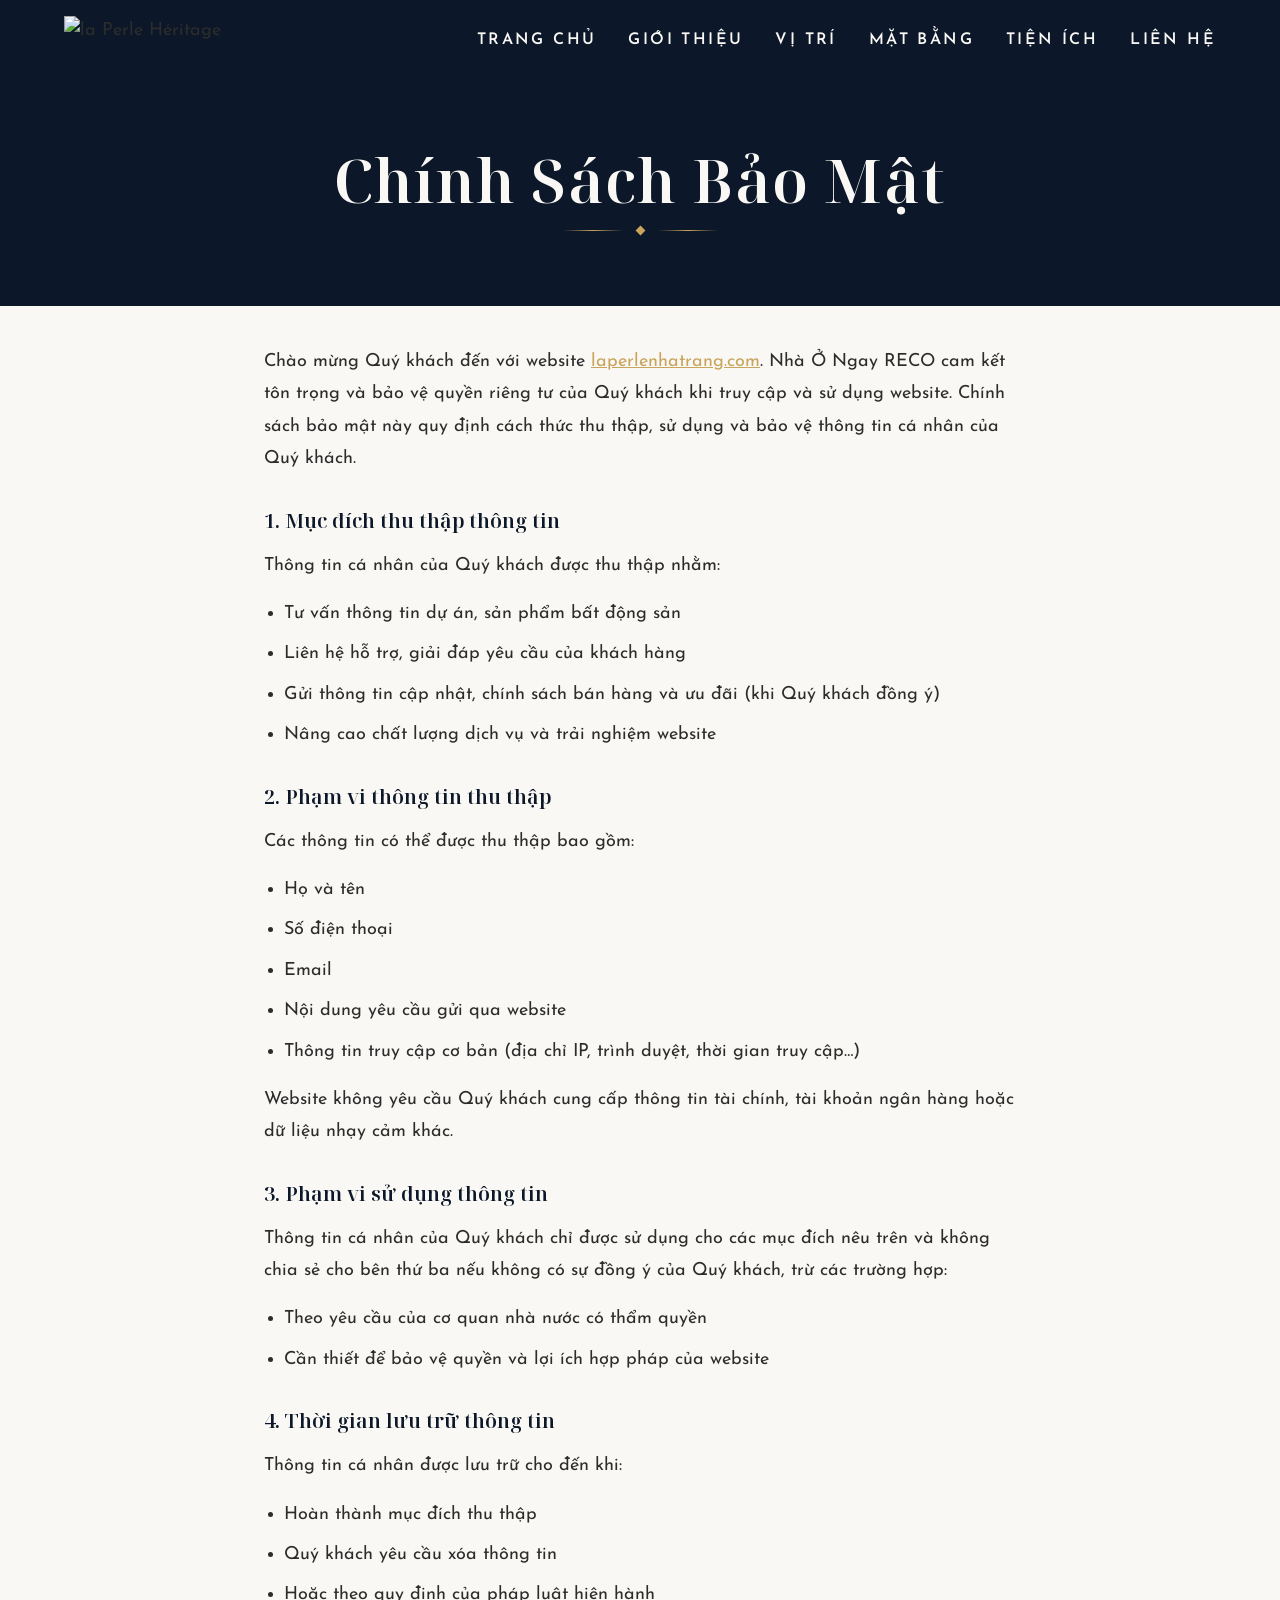
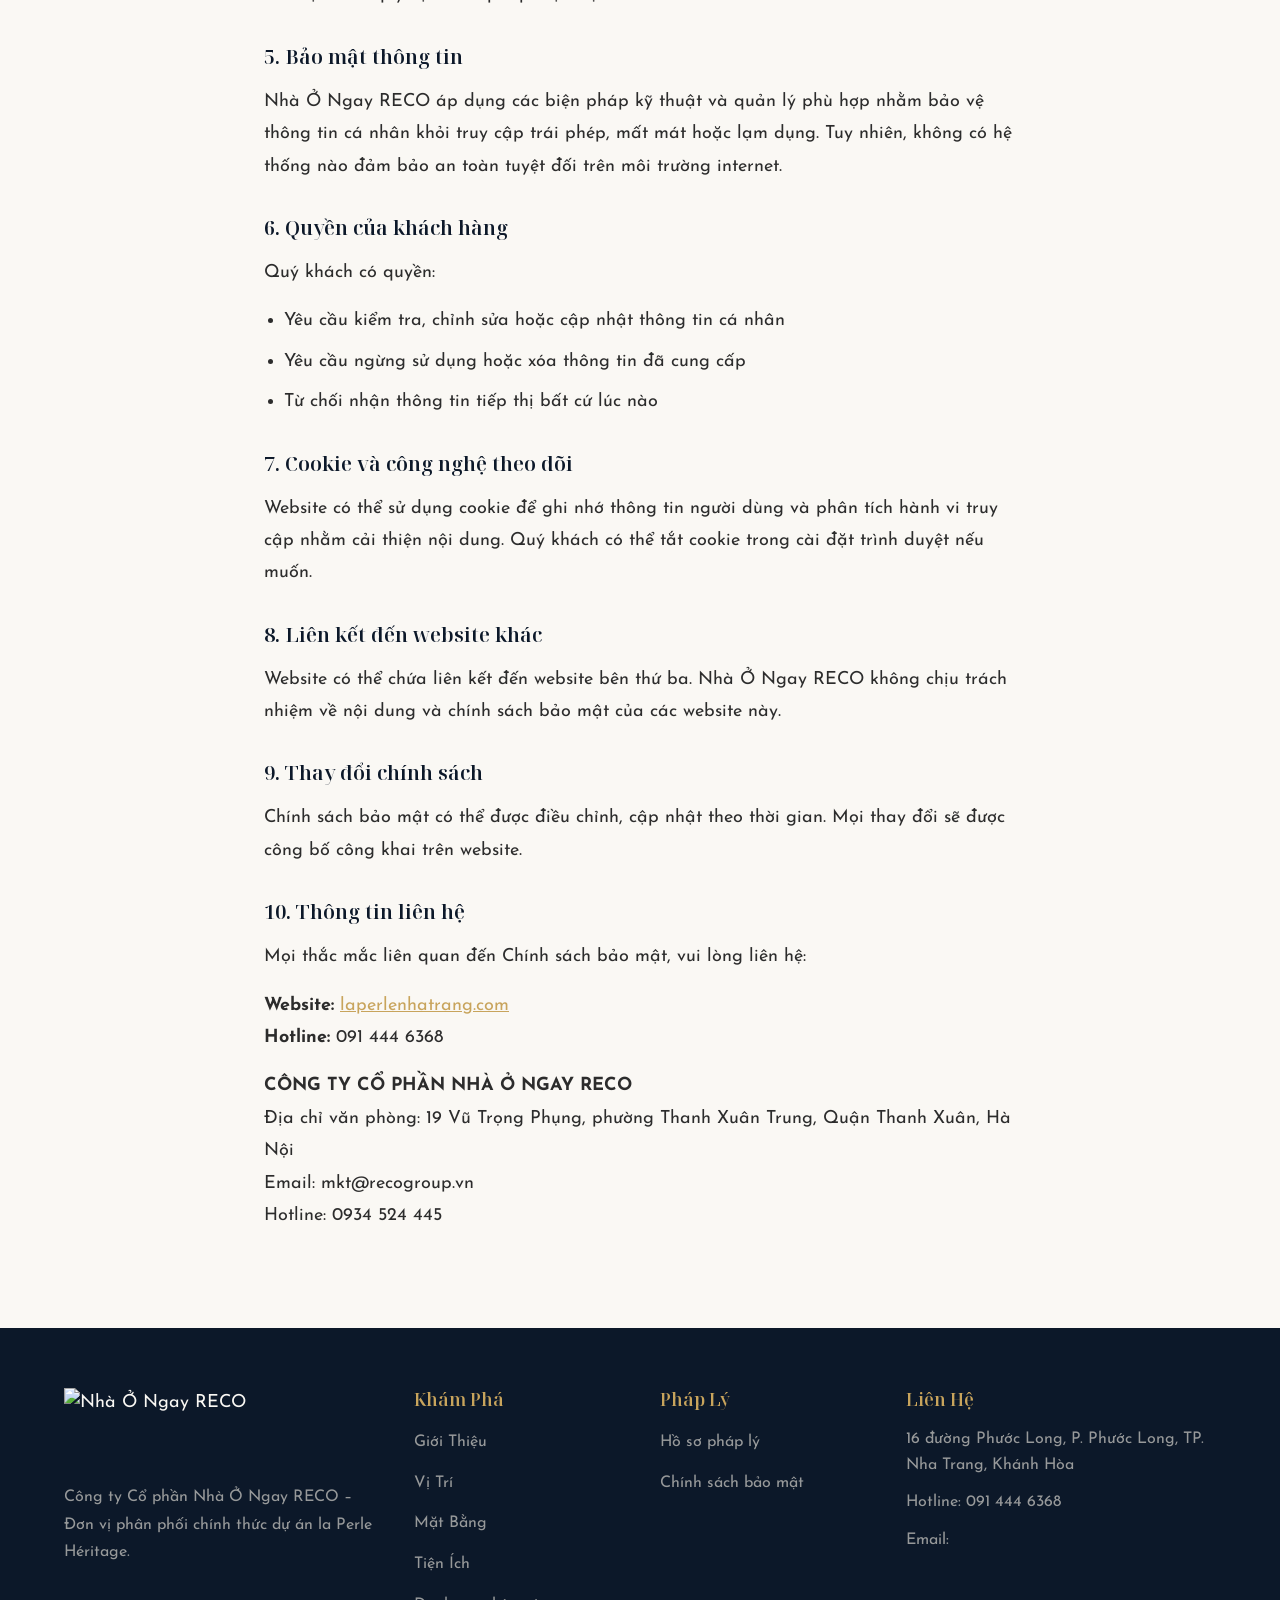
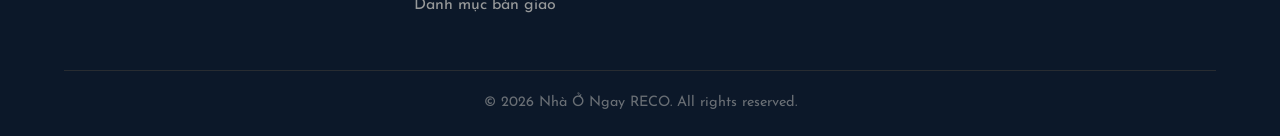
==== website/chinh-sach-bao-mat.html @ 23fe2b94 "First Commit" ====
<!DOCTYPE html>
<html lang="vi">

<head>
    <meta charset="UTF-8">
    <meta name="viewport" content="width=device-width, initial-scale=1.0">
    <title>Chính Sách Bảo Mật | la Perle Héritage</title>
    <meta name="description" content="Chính sách bảo mật của la Perle Héritage - Nhà Ở Ngay RECO">
    <link
        href="https://fonts.googleapis.com/css2?family=Josefin+Sans:ital,wght@0,100..700;1,100..700&family=Noto+Serif+Display:ital,wght@0,100..900;1,100..900&display=swap"
        rel="stylesheet">
    <link rel="stylesheet" href="css/style.css">
    <link rel="stylesheet" href="css/policy.css">
</head>

<body>

    <!-- HEADER -->
    <header class="header">
        <div class="container">
            <a href="index.html" class="header-logo"><img src="img/logo-du-an-Sailing-Nha-Trang.png"
                    alt="la Perle Héritage"></a>
            <button class="menu-toggle" aria-label="Menu"><span></span><span></span><span></span></button>
            <nav>
                <ul class="nav-list">
                    <li><a href="index.html" class="nav-link">Trang Chủ</a></li>
                    <li><a href="gioi-thieu.html" class="nav-link">Giới Thiệu</a></li>
                    <li><a href="vi-tri.html" class="nav-link">Vị Trí</a></li>
                    <li><a href="mat-bang.html" class="nav-link">Mặt Bằng</a></li>
                    <li><a href="tien-ich.html" class="nav-link">Tiện Ích</a></li>
                    <li><a href="lien-he.html" class="nav-link">Liên Hệ</a></li>
                </ul>
            </nav>
        </div>
    </header>

    <!-- PAGE HEADER -->
    <section class="page-header">
        <div class="container">
            <h1 class="section-title">Chính Sách <span>Bảo Mật</span></h1>
            <div class="ornament"><span class="ornament-diamond"></span></div>
        </div>
    </section>

    <!-- CONTENT -->
    <section class="section">
        <div class="container">
            <div class="policy-content">
                <p>Chào mừng Quý khách đến với website <a href="https://laperlenhatrang.com/">laperlenhatrang.com</a>.
                    Nhà Ở Ngay RECO cam kết tôn
                    trọng và bảo vệ quyền riêng tư của Quý khách khi truy cập và sử dụng website. Chính sách bảo mật này
                    quy định cách thức thu thập, sử dụng và bảo vệ thông tin cá nhân của Quý khách.</p>

                <h3>1. Mục đích thu thập thông tin</h3>
                <p>Thông tin cá nhân của Quý khách được thu thập nhằm:</p>
                <ul>
                    <li>Tư vấn thông tin dự án, sản phẩm bất động sản</li>
                    <li>Liên hệ hỗ trợ, giải đáp yêu cầu của khách hàng</li>
                    <li>Gửi thông tin cập nhật, chính sách bán hàng và ưu đãi (khi Quý khách đồng ý)</li>
                    <li>Nâng cao chất lượng dịch vụ và trải nghiệm website</li>
                </ul>

                <h3>2. Phạm vi thông tin thu thập</h3>
                <p>Các thông tin có thể được thu thập bao gồm:</p>
                <ul>
                    <li>Họ và tên</li>
                    <li>Số điện thoại</li>
                    <li>Email</li>
                    <li>Nội dung yêu cầu gửi qua website</li>
                    <li>Thông tin truy cập cơ bản (địa chỉ IP, trình duyệt, thời gian truy cập…)</li>
                </ul>
                <p>Website không yêu cầu Quý khách cung cấp thông tin tài chính, tài khoản ngân hàng hoặc dữ liệu nhạy
                    cảm khác.</p>

                <h3>3. Phạm vi sử dụng thông tin</h3>
                <p>Thông tin cá nhân của Quý khách chỉ được sử dụng cho các mục đích nêu trên và không chia sẻ cho bên
                    thứ ba nếu không có sự đồng ý của Quý khách, trừ các trường hợp:</p>
                <ul>
                    <li>Theo yêu cầu của cơ quan nhà nước có thẩm quyền</li>
                    <li>Cần thiết để bảo vệ quyền và lợi ích hợp pháp của website</li>
                </ul>

                <h3>4. Thời gian lưu trữ thông tin</h3>
                <p>Thông tin cá nhân được lưu trữ cho đến khi:</p>
                <ul>
                    <li>Hoàn thành mục đích thu thập</li>
                    <li>Quý khách yêu cầu xóa thông tin</li>
                    <li>Hoặc theo quy định của pháp luật hiện hành</li>
                </ul>

                <h3>5. Bảo mật thông tin</h3>
                <p>Nhà Ở Ngay RECO áp dụng các biện pháp kỹ thuật và quản lý phù hợp nhằm bảo vệ thông tin cá nhân khỏi
                    truy cập trái phép, mất mát hoặc lạm dụng. Tuy nhiên, không có hệ thống nào đảm bảo an toàn tuyệt
                    đối trên môi trường internet.</p>

                <h3>6. Quyền của khách hàng</h3>
                <p>Quý khách có quyền:</p>
                <ul>
                    <li>Yêu cầu kiểm tra, chỉnh sửa hoặc cập nhật thông tin cá nhân</li>
                    <li>Yêu cầu ngừng sử dụng hoặc xóa thông tin đã cung cấp</li>
                    <li>Từ chối nhận thông tin tiếp thị bất cứ lúc nào</li>
                </ul>

                <h3>7. Cookie và công nghệ theo dõi</h3>
                <p>Website có thể sử dụng cookie để ghi nhớ thông tin người dùng và phân tích hành vi truy cập nhằm cải
                    thiện nội dung. Quý khách có thể tắt cookie trong cài đặt trình duyệt nếu muốn.</p>

                <h3>8. Liên kết đến website khác</h3>
                <p>Website có thể chứa liên kết đến website bên thứ ba. Nhà Ở Ngay RECO không chịu trách nhiệm về nội
                    dung và chính sách bảo mật của các website này.</p>

                <h3>9. Thay đổi chính sách</h3>
                <p>Chính sách bảo mật có thể được điều chỉnh, cập nhật theo thời gian. Mọi thay đổi sẽ được công bố công
                    khai trên website.</p>

                <h3>10. Thông tin liên hệ</h3>
                <p>Mọi thắc mắc liên quan đến Chính sách bảo mật, vui lòng liên hệ:</p>
                <p>
                    <strong>Website:</strong> <a href="https://laperlenhatrang.com/">laperlenhatrang.com</a><br>
                    <!-- <strong>Email:</strong> thesailingnhatrang@gmail.com<br> -->
                    <strong>Hotline:</strong> 091 444 6368
                </p>
                <p>
                    <strong>CÔNG TY CỔ PHẦN NHÀ Ở NGAY RECO</strong><br>
                    Địa chỉ văn phòng: 19 Vũ Trọng Phụng, phường Thanh Xuân Trung, Quận Thanh Xuân, Hà Nội<br>
                    Email: mkt@recogroup.vn<br>
                    Hotline: 0934 524 445
                </p>
            </div>
        </div>
    </section>

    <!-- FOOTER -->
    <footer class="footer">
        <div class="container">
            <div class="footer-grid">
                <div>
                    <img src="img/logo-non-white.png" alt="Nhà Ở Ngay RECO" class="footer-logo">
                    <p>Công ty Cổ phần Nhà Ở Ngay RECO – Đơn vị phân phối chính thức dự án la Perle Héritage.</p>
                </div>
                <div>
                    <h4>Khám Phá</h4>
                    <ul class="footer-links">
                        <li><a href="gioi-thieu.html">Giới Thiệu</a></li>
                        <li><a href="vi-tri.html">Vị Trí</a></li>
                        <li><a href="mat-bang.html">Mặt Bằng</a></li>
                        <li><a href="tien-ich.html">Tiện Ích</a></li>
                        <li><a href="danh-muc-ban-giao.html">Danh mục bàn giao</a></li>
                    </ul>
                </div>
                <div>
                    <h4>Pháp Lý</h4>
                    <ul class="footer-links">
                        <li><a href="ho-so-phap-ly.html">Hồ sơ pháp lý</a></li>
                        <li><a href="chinh-sach-bao-mat.html">Chính sách bảo mật</a></li>
                    </ul>
                </div>
                <div>
                    <h4>Liên Hệ</h4>
                    <ul class="footer-contact">
                        <li>16 đường Phước Long, P. Phước Long, TP. Nha Trang, Khánh Hòa</li>
                        <li>Hotline: <a href="tel:0914446368">091 444 6368</a></li>
                        <li>Email: </li>
                    </ul>
                </div>
            </div>
            <div class="footer-bottom">&copy; 2026 Nhà Ở Ngay RECO. All rights reserved.</div>
        </div>
    </footer>

    <script src="js/main.js"></script>
</body>

</html>
---- website/css/style.css ----
/* ========== DESIGN TOKENS (BASE VARIABLES) ========== */
:root {
  --midnight: #0c1829;
  --navy: #162240;
  --navy-light: #1d2d50;
  --gold: #c8a45c;
  --gold-light: #d4b87a;
  --gold-dark: #a68940;
  --ivory: #f5f0e6;
  --cream: #ede8dd;
  --pearl: #faf8f4;
  --white: #ffffff;
  --text: #2c2c2c;
  --text-muted: #6b6b6b;
  --text-light: #f5f0e6;
  --font-heading: 'Noto Serif Display', serif;
  --font-body: 'Josefin Sans', sans-serif;
  --container: 1200px;
  --section-py: 100px;
  --header-h: 80px;
  --ease: cubic-bezier(.25, .46, .45, .94);
  --shadow: 0 4px 30px rgba(0, 0, 0, .08);
  --shadow-hover: 0 8px 40px rgba(0, 0, 0, .15);
}

.text-center {
  text-align: center !important;
}

.d-block {
  display: block !important;
}

/* ========== LIGHTBOX DÙNG CHUNG ========== */
.custom-lightbox {
  position: fixed !important;
  inset: 0 !important;
  background: rgba(12, 24, 41, .95) !important;
  z-index: 2000 !important;
  display: none !important;
  align-items: center !important;
  justify-content: center !important;
  flex-direction: column !important;
  backdrop-filter: blur(10px) !important;
}

.custom-lightbox.active {
  display: flex !important;
}

.custom-lightbox-close {
  position: absolute !important;
  top: 20px !important;
  right: 24px !important;
  color: var(--pearl) !important;
  font-size: 2rem !important;
  cursor: pointer !important;
  transition: color .3s !important;
  z-index: 2001 !important;
}

.custom-lightbox-close:hover {
  color: var(--gold) !important;
}

.custom-lightbox>img {
  max-width: 90vw !important;
  max-height: calc(100vh - 160px) !important;
  object-fit: contain !important;
  border-radius: 4px !important;
  margin-bottom: 80px !important;
}

.custom-lightbox-thumbnails {
  position: absolute !important;
  bottom: 24px !important;
  left: 50% !important;
  transform: translateX(-50%) !important;
  display: flex !important;
  gap: 12px !important;
  max-width: 90vw !important;
  overflow-x: auto !important;
  padding: 8px !important;
  z-index: 2001 !important;
  background: rgba(12, 24, 41, .4) !important;
  border-radius: 8px !important;
  backdrop-filter: blur(5px) !important;
}

.custom-lightbox-thumb {
  width: 70px !important;
  height: 40px !important;
  object-fit: cover !important;
  border-radius: 4px !important;
  cursor: pointer !important;
  opacity: 0.5 !important;
  transition: all 0.3s !important;
  border: 2px solid transparent !important;
}

.custom-lightbox-thumb.active,
.custom-lightbox-thumb:hover {
  opacity: 1 !important;
  border-color: var(--gold) !important;
}

.custom-lightbox-nav {
  position: absolute !important;
  top: 50% !important;
  transform: translateY(-50%) !important;
  width: 48px !important;
  height: 48px !important;
  background: rgba(200, 164, 92, .2) !important;
  color: var(--pearl) !important;
  border-radius: 50% !important;
  display: flex !important;
  align-items: center !important;
  justify-content: center !important;
  cursor: pointer !important;
  transition: all .3s !important;
}

.custom-lightbox-nav:hover {
  background: var(--gold) !important;
  color: var(--white) !important;
}

.custom-lightbox-nav.prev {
  left: 20px !important;
}

.custom-lightbox-nav.next {
  right: 20px !important;
}

.custom-lightbox-counter {
  position: absolute !important;
  top: 24px !important;
  left: 24px !important;
  color: var(--pearl) !important;
  font-family: var(--font-body) !important;
  font-size: 1rem !important;
  font-weight: 600 !important;
  letter-spacing: .1em !important;
  background: rgba(12, 24, 41, .6) !important;
  padding: 6px 16px !important;
  border-radius: 20px !important;
  border: 1px solid rgba(200, 164, 92, .3) !important;
  z-index: 2001 !important;
}
---- website/css/policy.css ----
/* ==========================================================
   POLICY.CSS — CSS chung cho các trang Văn bản / Chính sách
   (Chính sách bảo mật, Hồ sơ pháp lý, Danh mục bàn giao)
   ========================================================== */

/* ========== 1. RESET & BASE ========== */
*,
*::before,
*::after {
  box-sizing: border-box;
  margin: 0;
  padding: 0
}

html {
  scroll-behavior: smooth;
  font-size: 16px
}

body,
#wrapper,
#main {
  font-family: var(--font-body) !important;
  font-size: 1.125rem !important;
  line-height: 1.7 !important;
  color: var(--text) !important;
  background: var(--pearl) !important;
  -webkit-font-smoothing: antialiased
}

img {
  max-width: 100%;
  height: auto;
  display: block
}

a {
  text-decoration: none;
  color: inherit;
  transition: color .3s
}

ul,
ol {
  list-style: none
}

button {
  cursor: pointer;
  border: none;
  background: none;
  font-family: inherit
}

input,
select,
textarea {
  font-family: inherit;
  font-size: inherit
}

.container {
  max-width: var(--container);
  margin: 0 auto;
  padding: 0 24px
}

.absolute-footer {
  display: none !important
}

/* ========== 2. TYPOGRAPHY ========== */
h1,
h2,
h3,
h4,
h5 {
  font-family: var(--font-heading) !important;
  font-weight: 600 !important;
  line-height: 1.3 !important;
  color: var(--midnight) !important
}

h1 {
  display: block !important;
  font-size: clamp(2.2rem, 5vw, 3.8rem) !important;
  letter-spacing: .02em !important
}

h2 {
  display: block !important;
  font-size: clamp(1.8rem, 3.5vw, 2.8rem) !important;
  letter-spacing: .02em !important
}

h3 {
  display: block !important;
  font-size: clamp(1.3rem, 2.5vw, 1.8rem) !important
}

h4 {
  display: block !important;
  font-size: 1.25rem !important
}

.ornament {
  display: flex !important;
  align-items: center !important;
  justify-content: center !important;
  gap: 14px !important;
  margin: 0 auto 32px !important
}

.ornament::before,
.ornament::after {
  content: '' !important;
  height: 1px !important;
  width: 60px !important;
  background: linear-gradient(90deg, transparent, var(--gold), transparent) !important
}

.ornament-diamond {
  width: 7px !important;
  height: 7px !important;
  background: var(--gold) !important;
  transform: rotate(45deg) !important;
  flex-shrink: 0 !important
}

/* ========== 3. HEADER ========== */
.header {
  display: block !important;
  position: fixed !important;
  top: 0 !important;
  left: 0 !important;
  width: 100% !important;
  z-index: 1000 !important;
  padding: 0 0 !important;
  transition: all .4s var(--ease) !important;
  background: transparent !important
}

.header.scrolled {
  background: rgba(12, 24, 41, .97) !important;
  backdrop-filter: blur(10px) !important;
  box-shadow: 0 2px 20px rgba(0, 0, 0, .2) !important
}

.header .container {
  display: flex !important;
  align-items: center !important;
  justify-content: space-between !important;
  height: var(--header-h) !important
}

.header-logo img {
  height: 48px !important;
  transition: height .3s !important
}

.header.scrolled .header-logo img {
  height: 40px !important
}

.nav-list {
  display: flex !important;
  gap: 32px !important;
  align-items: center !important
}

.nav-link {
  font-family: var(--font-body) !important;
  font-size: 1rem !important;
  font-weight: 600 !important;
  letter-spacing: .15em !important;
  text-transform: uppercase !important;
  color: var(--pearl) !important;
  padding: 8px 0 !important;
  position: relative !important;
  transition: color .3s !important
}

.nav-link::after {
  content: '';
  position: absolute;
  bottom: 0;
  left: 50%;
  width: 0;
  height: 1px;
  background: var(--gold);
  transition: all .4s var(--ease);
  transform: translateX(-50%)
}

.nav-link:hover,
.nav-link.active {
  color: var(--gold) !important
}

.nav-link:hover::after,
.nav-link.active::after {
  width: 100%
}

.menu-toggle {
  display: none;
  flex-direction: column;
  gap: 5px;
  padding: 8px;
  z-index: 1001
}

.menu-toggle span {
  display: block;
  width: 24px;
  height: 2px;
  background: var(--pearl);
  transition: all .3s
}

.menu-toggle.active span:nth-child(1) {
  transform: rotate(45deg) translate(5px, 5px)
}

.menu-toggle.active span:nth-child(2) {
  opacity: 0
}

.menu-toggle.active span:nth-child(3) {
  transform: rotate(-45deg) translate(5px, -5px)
}

/* ========== 4. PAGE HEADER & CONTENT ========== */
.page-header {
  padding: 140px 24px 40px !important;
  background: var(--midnight) !important;
  color: var(--pearl) !important;
  text-align: center !important;
}

.page-header h1 {
  color: var(--pearl) !important;
  margin-bottom: 8px !important;
}

.policy-content {
  padding: 40px 24px 80px !important;
  max-width: 800px !important;
  margin: 0 auto !important;
  line-height: 1.8 !important;
  color: var(--text) !important;
}

.policy-content h3 {
  color: var(--midnight) !important;
  margin-top: 32px !important;
  margin-bottom: 16px !important;
  font-size: 1.25rem !important;
  font-weight: 600 !important;
}

.policy-content ul {
  margin-bottom: 16px !important;
  padding-left: 20px !important;
  list-style-type: disc !important;
}

.policy-content li {
  margin-bottom: 8px !important;
}

.policy-content p {
  margin-bottom: 16px !important;
}

.policy-content a {
  color: var(--gold) !important;
  text-decoration: underline !important;
}

/* ========== 5. FOOTER ========== */
.footer {
  background: var(--midnight) !important;
  color: var(--pearl) !important;
  padding: 60px 0 0 !important
}

.footer-grid {
  display: grid !important;
  grid-template-columns: 1.5fr 1fr 1fr 1.5fr !important;
  gap: 40px !important;
  padding-bottom: 40px !important;
  border-bottom: 1px solid rgba(200, 164, 92, .15) !important
}

.footer-logo {
  height: 80px !important;
  margin: 0 auto 16px auto !important;
  display: block !important
}

.footer p {
  color: rgba(245, 240, 230, .6) !important;
  font-size: 1rem !important;
  line-height: 1.7 !important
}

.footer h4 {
  font-family: var(--font-heading) !important;
  font-size: 1.1rem !important;
  color: var(--gold) !important;
  margin-bottom: 16px !important
}

.footer-links li {
  margin-bottom: 10px !important
}

.footer-links a,
.footer-contact a {
  color: rgba(245, 240, 230, .6) !important;
  transition: color .3s !important;
  font-size: 1rem !important
}

.footer-links a:hover,
.footer-contact a:hover {
  color: var(--gold) !important
}

.footer-contact li {
  color: rgba(245, 240, 230, .6) !important;
  margin-bottom: 12px !important;
  font-size: 1rem !important;
  line-height: 1.6 !important
}

.footer-bottom {
  text-align: center !important;
  padding: 20px 0 !important;
  color: rgba(245, 240, 230, .4) !important;
  font-size: .9rem !important
}

/* ========== 6. RESPONSIVE ========== */
@media(max-width:1024px) {
  .footer-grid {
    grid-template-columns: 1fr 1fr !important
  }
}

@media(max-width:768px) {
  :root {
    --header-h: 64px
  }

  .nav-list {
    position: fixed !important;
    top: 0 !important;
    right: -100% !important;
    width: 280px !important;
    height: 100vh !important;
    background: var(--midnight) !important;
    flex-direction: column !important;
    padding: 100px 32px 40px !important;
    gap: 0 !important;
    transition: right .4s var(--ease) !important;
    box-shadow: -4px 0 30px rgba(0, 0, 0, .3) !important
  }

  .nav-list.open {
    right: 0 !important
  }

  .nav-link {
    padding: 16px 0 !important;
    border-bottom: 1px solid rgba(200, 164, 92, .1) !important;
    width: 100% !important;
    display: block !important
  }

  .menu-toggle {
    display: flex !important
  }

  .footer-grid {
    grid-template-columns: 1fr !important
  }
}
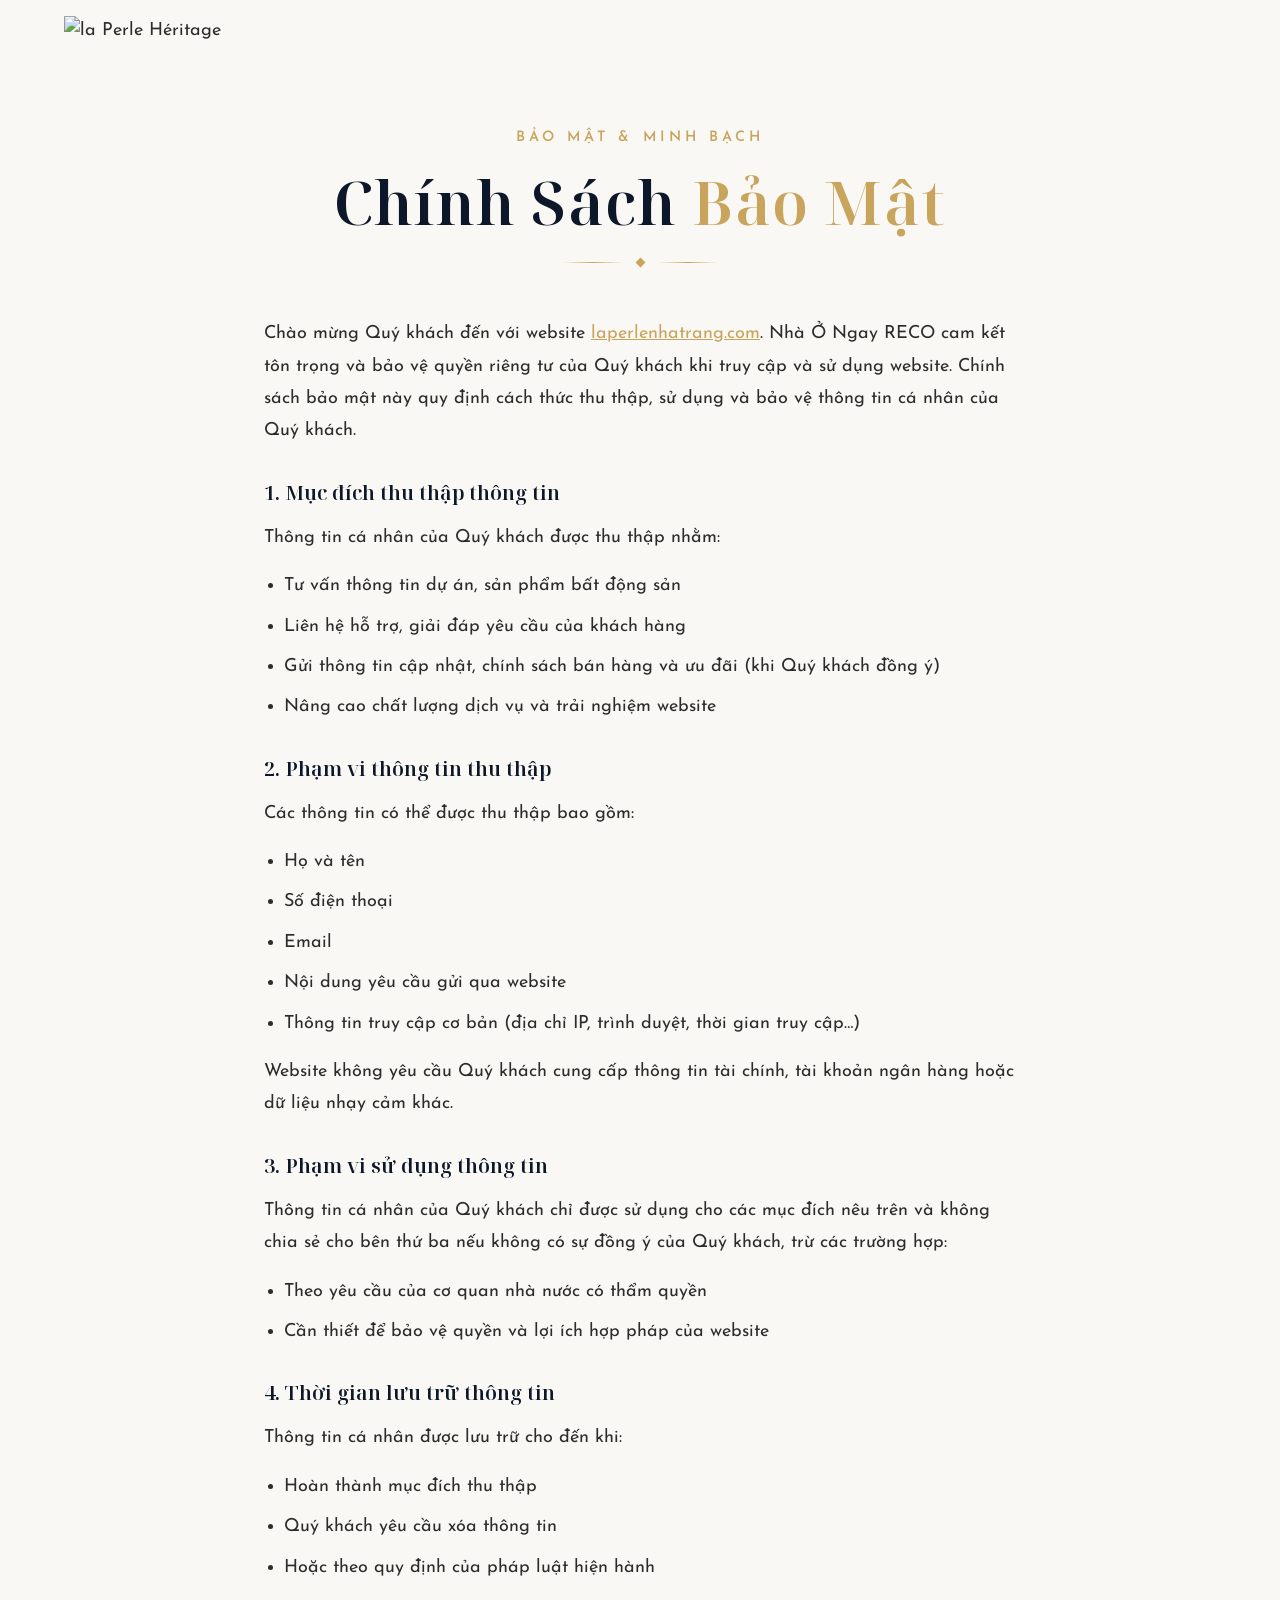
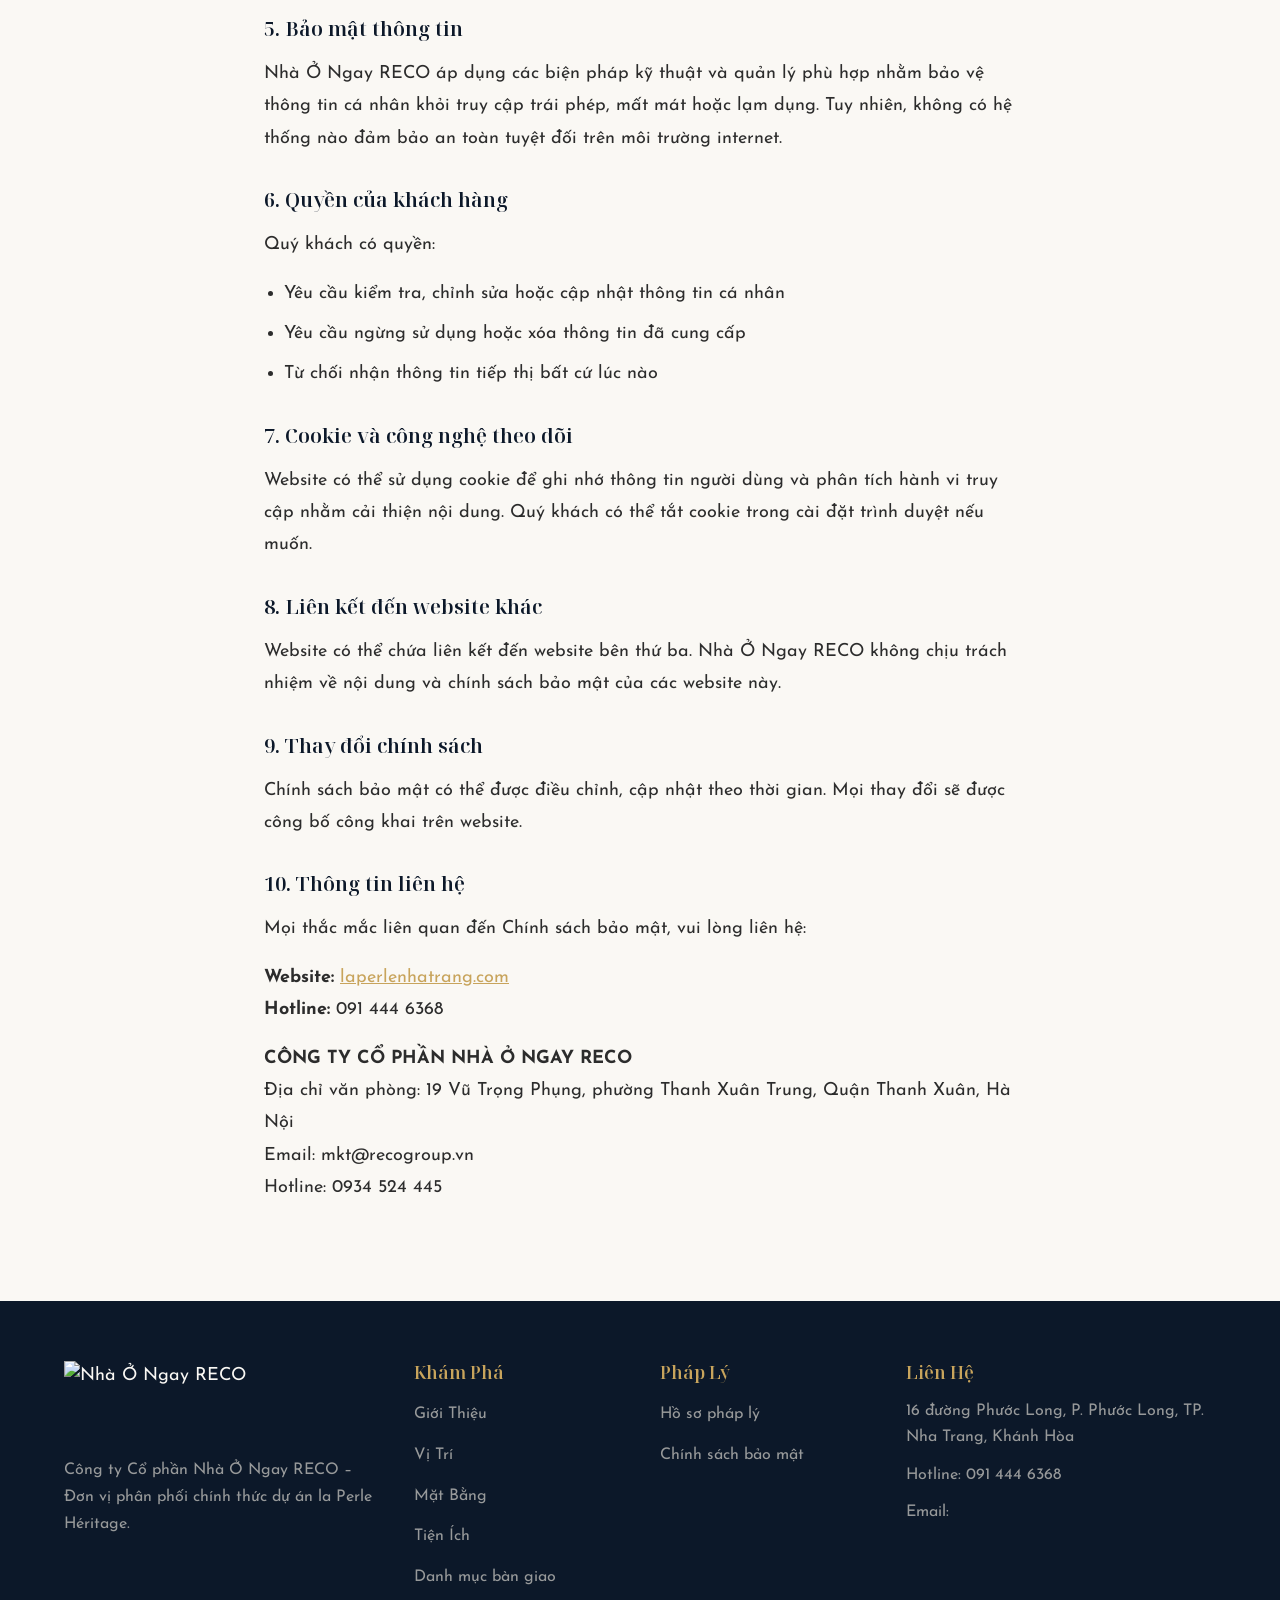
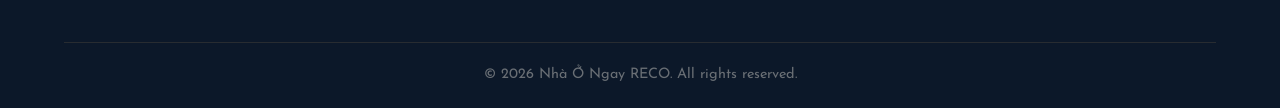
==== commit 3e6eeb65: "Fix project" ====
--- a/website/chinh-sach-bao-mat.html
+++ b/website/chinh-sach-bao-mat.html
@@ -34,10 +34,11 @@
         </div>
     </header>
 
-    <!-- PAGE HEADER -->
-    <section class="page-header">
+    <!-- DOCUMENT HEADING -->
+    <section class="document-heading">
         <div class="container">
-            <h1 class="section-title">Chính Sách <span>Bảo Mật</span></h1>
+            <span class="document-eyebrow">Bảo mật &amp; minh bạch</span>
+            <h1>Chính Sách <span>Bảo Mật</span></h1>
             <div class="ornament"><span class="ornament-diamond"></span></div>
         </div>
     </section>
@@ -171,4 +172,4 @@
     <script src="js/main.js"></script>
 </body>
 
-</html>+</html>
--- a/website/css/style.css
+++ b/website/css/style.css
@@ -147,4 +147,68 @@
   border-radius: 20px !important;
   border: 1px solid rgba(200, 164, 92, .3) !important;
   z-index: 2001 !important;
+}
+
+/* ========== 10. FOOTER ========== */
+.footer {
+  background: var(--midnight) !important;
+  color: var(--pearl) !important;
+  padding: 60px 0 0 !important
+}
+
+.footer-grid {
+  display: grid !important;
+  grid-template-columns: 1.5fr 1fr 1fr 1.5fr !important;
+  gap: 40px !important;
+  padding-bottom: 40px !important;
+  border-bottom: 1px solid rgba(200, 164, 92, .15) !important
+}
+
+.footer-logo {
+  height: 80px !important;
+  margin: 0 auto 16px auto !important;
+  display: block !important
+}
+
+.footer p {
+  color: rgba(245, 240, 230, .6) !important;
+  font-size: 1rem !important;
+  line-height: 1.7 !important
+}
+
+.footer h4 {
+  font-family: var(--font-heading) !important;
+  font-size: 1.1rem !important;
+  color: var(--gold) !important;
+  margin-bottom: 16px !important
+}
+
+.footer-links li {
+  margin-bottom: 10px !important
+}
+
+.footer-links a,
+.footer-contact a {
+  color: rgba(245, 240, 230, .6) !important;
+  transition: color .3s !important;
+  font-size: 1rem !important
+}
+
+.footer-links a:hover,
+.footer-contact a:hover {
+  color: var(--gold) !important
+}
+
+.footer-contact li {
+  color: rgba(245, 240, 230, .6) !important;
+  margin-bottom: 12px !important;
+  font-size: 1rem !important;
+  line-height: 1.6 !important
+}
+
+.footer-bottom {
+  text-align: center !important;
+  padding: 20px 0 !important;
+  color: rgba(245, 240, 230, .4) !important;
+  font-size: .9rem !important
 }
--- a/website/css/policy.css
+++ b/website/css/policy.css
@@ -230,17 +230,37 @@
   transform: rotate(-45deg) translate(5px, -5px)
 }
 
-/* ========== 4. PAGE HEADER & CONTENT ========== */
-.page-header {
-  padding: 140px 24px 40px !important;
-  background: var(--midnight) !important;
-  color: var(--pearl) !important;
+/* ========== 4. DOCUMENT HEADING & CONTENT ========== */
+.document-heading {
+  padding: calc(var(--header-h) + 48px) 24px 12px !important;
+  background: var(--pearl) !important;
   text-align: center !important;
 }
 
-.page-header h1 {
-  color: var(--pearl) !important;
-  margin-bottom: 8px !important;
+.document-eyebrow {
+  display: block !important;
+  margin-bottom: 14px !important;
+  color: var(--gold) !important;
+  font-size: .9rem !important;
+  font-weight: 600 !important;
+  letter-spacing: .28em !important;
+  line-height: 1.4 !important;
+  text-transform: uppercase !important;
+}
+
+.document-heading h1 {
+  max-width: 1100px !important;
+  margin: 0 auto 18px !important;
+  color: var(--midnight) !important;
+  text-align: center !important;
+}
+
+.document-heading h1 span {
+  color: var(--gold) !important;
+}
+
+.document-heading .ornament {
+  margin-bottom: 0 !important;
 }
 
 .policy-content {
@@ -386,4 +406,4 @@
   .footer-grid {
     grid-template-columns: 1fr !important
   }
-}+}
